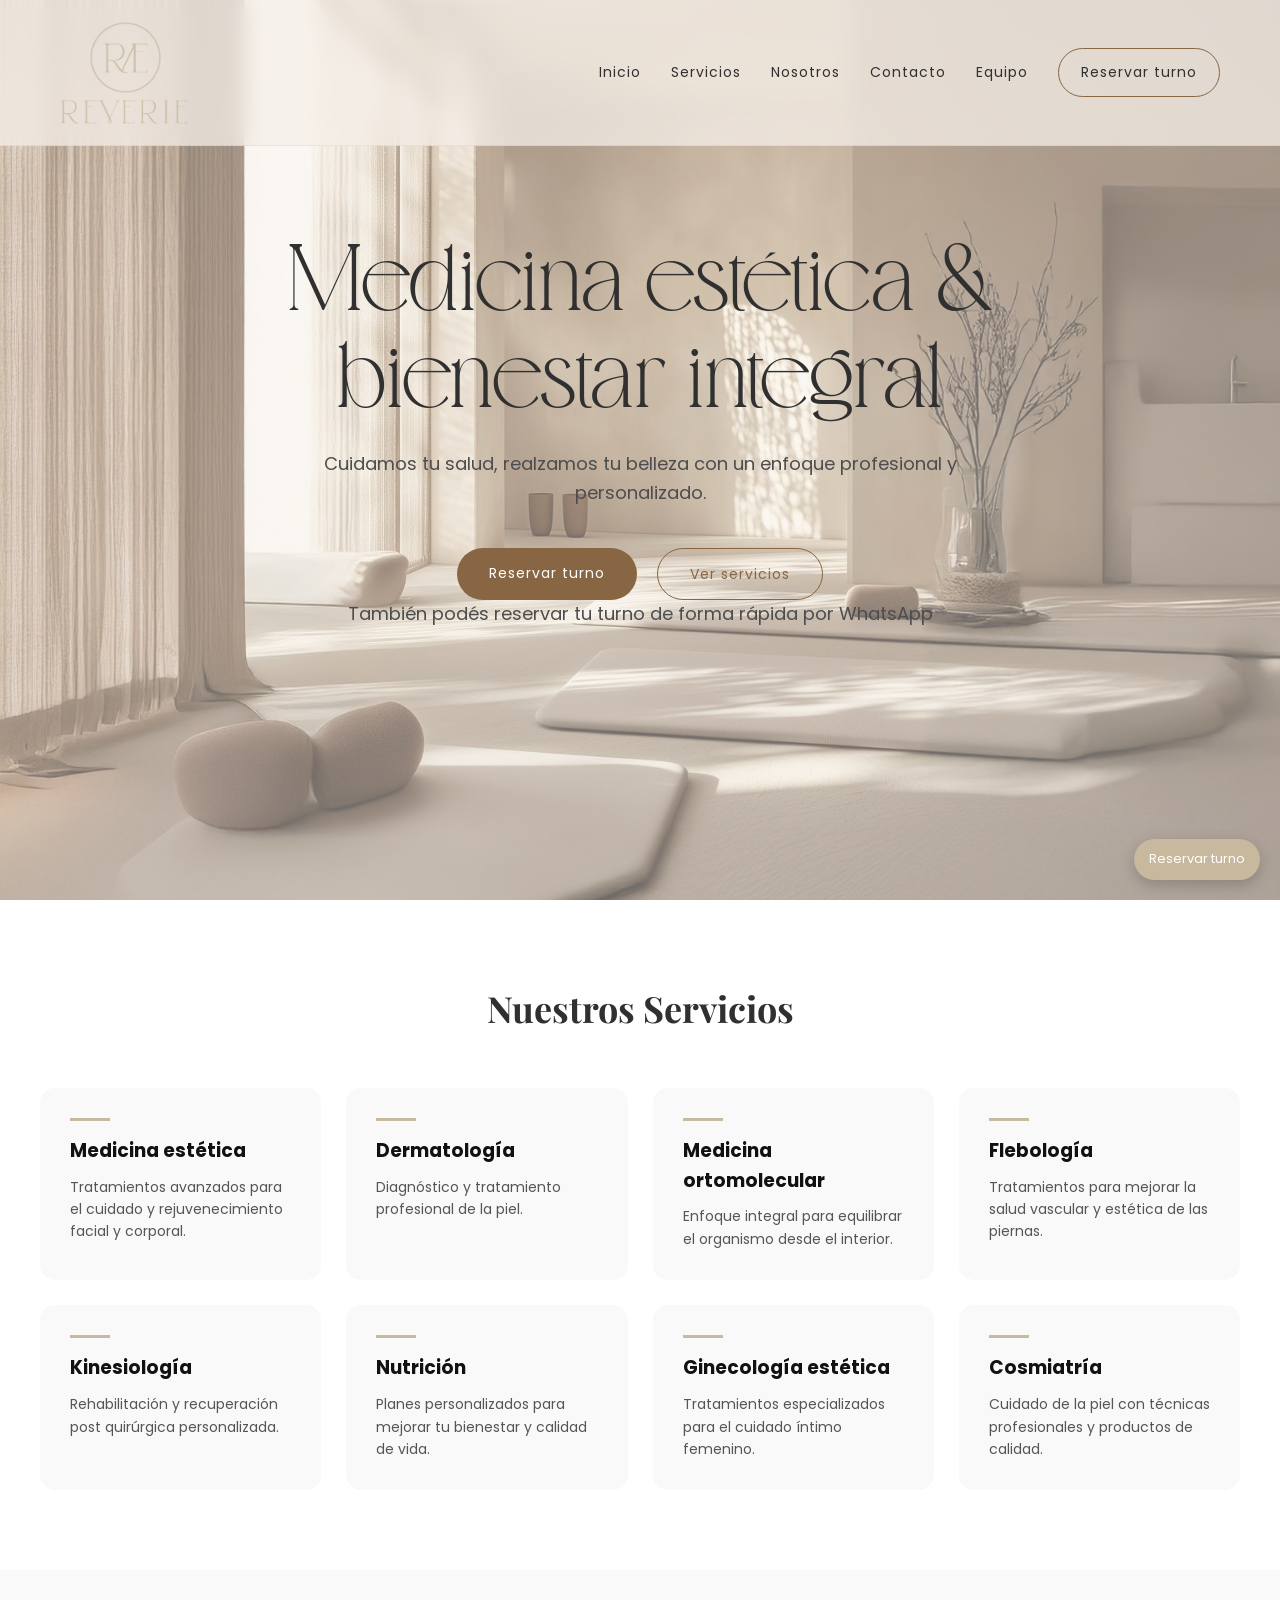
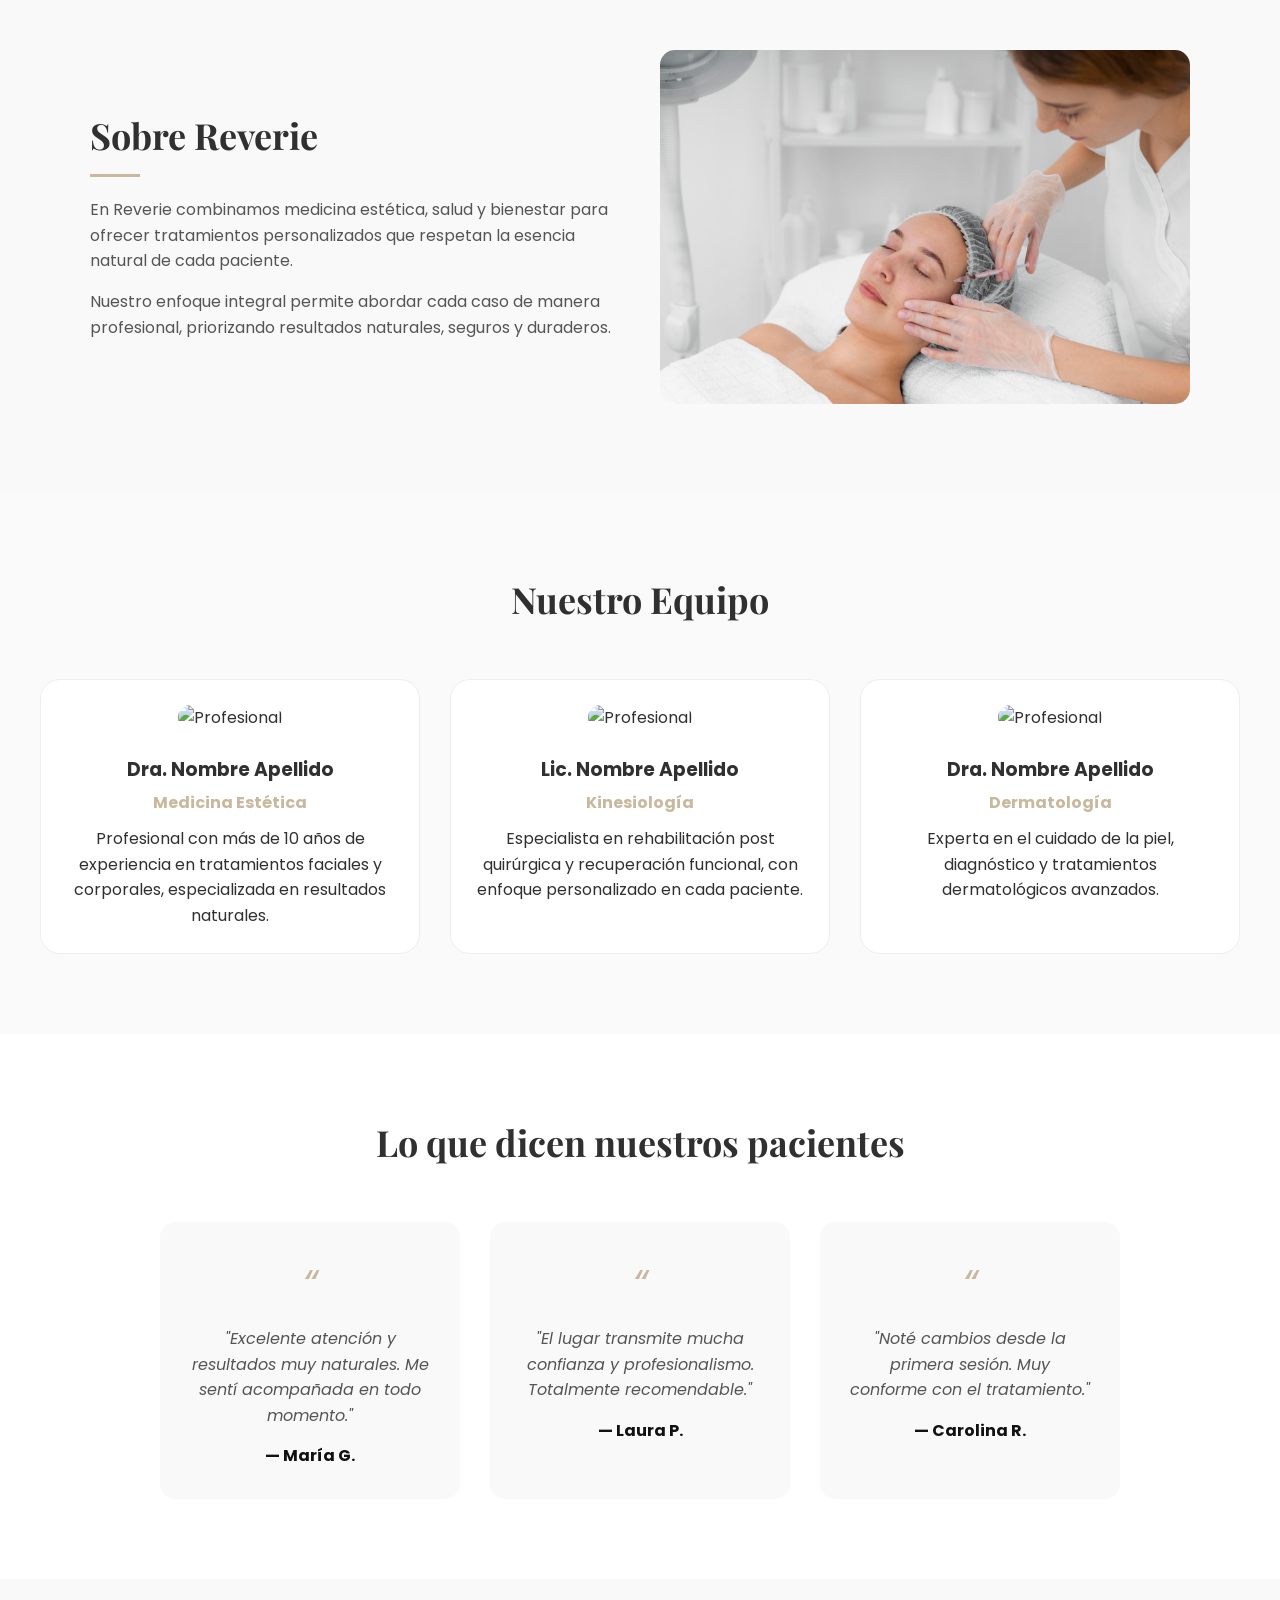
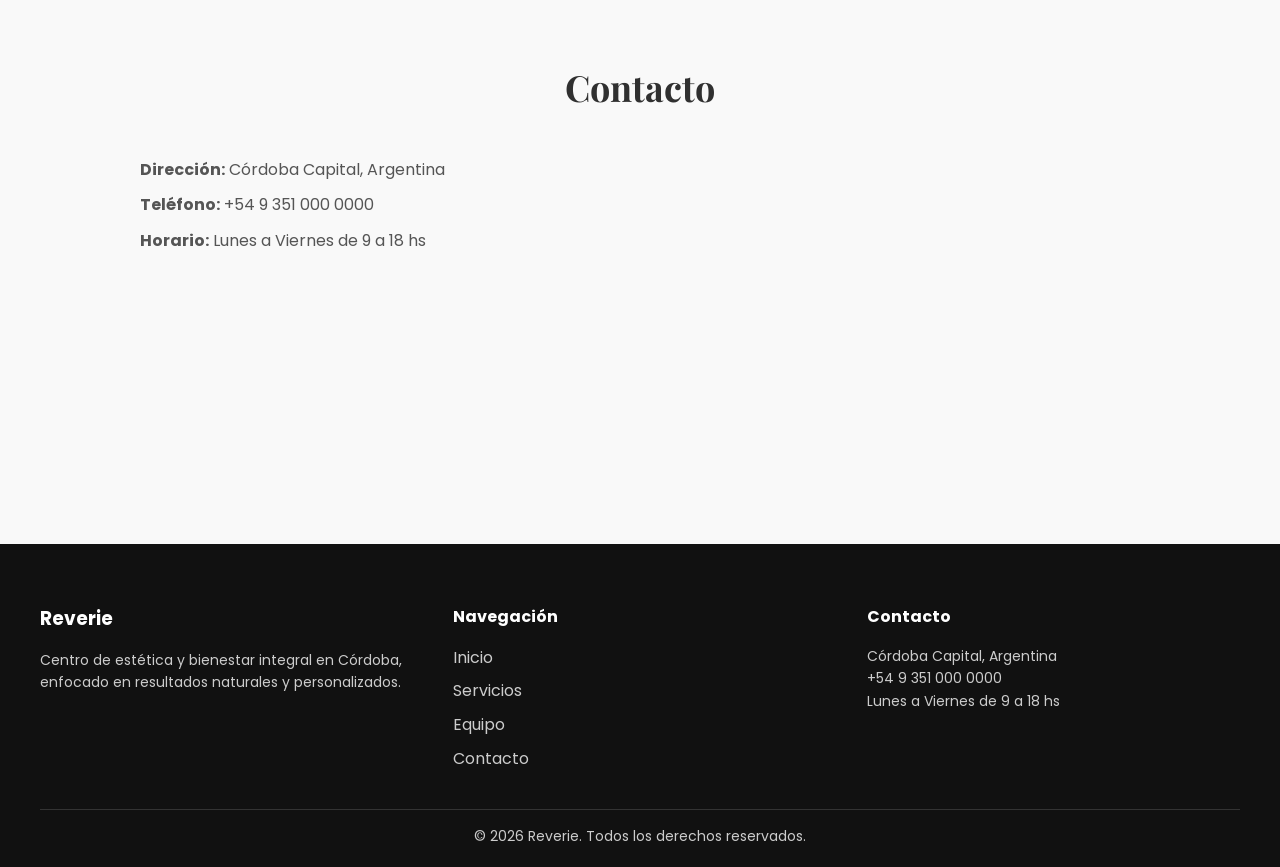
==== Reveire/index.html @ 5bd54008 "Add files via upload Rediseño premium navbar y hero" ====
<!DOCTYPE html>
<html lang="es">
<head>
  <meta charset="UTF-8">
  <title>Reverie</title>
  <link rel="stylesheet" href="assets/css/styles.css">
  <link href="https://fonts.googleapis.com/css2?family=Playfair+Display&family=Poppins&display=swap" rel="stylesheet">
  <meta name="viewport" content="width=device-width, initial-scale=1.0">
  <meta name="description" content="Centro de estética en Córdoba especializado en medicina estética, dermatología, kinesiología y bienestar integral.">
  <meta name="keywords" content="estética Córdoba, dermatología Córdoba, tratamientos faciales, kinesiología, spa Córdoba">
  <meta name="author" content="Reverie">

</head>

<body>

<header class="header">
  <div class="logo">
    <img src="assets/img/Logos/Logos_Logo-Top1.png" alt="Reverie símbolo" class="logo-top">
    <img src="assets/img/Logos/Logos_Logo-Text1.png" alt="Reverie" class="logo-text">
  </div>

  <nav class="nav">
    <a href="#">Inicio</a>
    <a href="#servicios">Servicios</a>
    <a href="#nosotros">Nosotros</a>
    <a href="#contacto">Contacto</a>
    <a href="#equipo">Equipo</a>

    <a href="https://wa.me/5493510000000?text=Hola,%20quiero%20sacar%20un%20turno%20en%20Reverie" 
       class="btn-nav" 
       target="_blank">
       Reservar turno
    </a>
  </nav>

  
</header>

<section class="hero">
  <div class="hero-content">
    <h1>Medicina estética & bienestar integral</h1>
    <p>Cuidamos tu salud, realzamos tu belleza con un enfoque profesional y personalizado.</p>
    
    <div class="hero-buttons">
      <a href="https://wa.me/5493510000000?text=Hola,%20me%20gustaría%20sacar%20un%20turno%20en%20Reverie" 
         class="btn-primary" 
         target="_blank">
         Reservar turno
      </a>

      <a href="#servicios" class="btn-secondary">Ver servicios</a>
    </div>

    <p class="whatsapp-info">
      También podés reservar tu turno de forma rápida por WhatsApp
    </p>
  </div>
</section>

<section class="services" id="servicios">
  <h2>Nuestros Servicios</h2>

  <div class="services-container">

    <div class="service-card">
      <h3>Medicina estética</h3>
      <p>Tratamientos avanzados para el cuidado y rejuvenecimiento facial y corporal.</p>
    </div>

    <div class="service-card">
      <h3>Dermatología</h3>
      <p>Diagnóstico y tratamiento profesional de la piel.</p>
    </div>

    <div class="service-card">
      <h3>Medicina ortomolecular</h3>
      <p>Enfoque integral para equilibrar el organismo desde el interior.</p>
    </div>

    <div class="service-card">
      <h3>Flebología</h3>
      <p>Tratamientos para mejorar la salud vascular y estética de las piernas.</p>
    </div>

    <div class="service-card">
      <h3>Kinesiología</h3>
      <p>Rehabilitación y recuperación post quirúrgica personalizada.</p>
    </div>

    <div class="service-card">
      <h3>Nutrición</h3>
      <p>Planes personalizados para mejorar tu bienestar y calidad de vida.</p>
    </div>

    <div class="service-card">
      <h3>Ginecología estética</h3>
      <p>Tratamientos especializados para el cuidado íntimo femenino.</p>
    </div>

    <div class="service-card">
      <h3>Cosmiatría</h3>
      <p>Cuidado de la piel con técnicas profesionales y productos de calidad.</p>
    </div>

  </div>
</section>

<section class="about" id="nosotros">
  <div class="about-container">

    <div class="about-text">
      <h2>Sobre Reverie</h2>
      <p>
        En Reverie combinamos medicina estética, salud y bienestar para ofrecer tratamientos personalizados que respetan la esencia natural de cada paciente.
      </p>
      <p>
        Nuestro enfoque integral permite abordar cada caso de manera profesional, priorizando resultados naturales, seguros y duraderos.
      </p>
    </div>

    <div class="about-image">
      <img src="assets/img/tratamientoestetico.jpg" alt="Centro estético Reverie">
    </div>

  </div>
</section>

<section class="team" id="equipo">
  <h2>Nuestro Equipo</h2>

  <div class="team-container">

    <div class="team-card">
      <img src="assets/img/profesional1.jpg" alt="Profesional">
      <h3>Dra. Nombre Apellido</h3>
      <p class="especialidad">Medicina Estética</p>
      <p>
        Profesional con más de 10 años de experiencia en tratamientos faciales y corporales, especializada en resultados naturales.
      </p>
    </div>

    <div class="team-card">
      <img src="assets/img/profesional2.jpg" alt="Profesional">
      <h3>Lic. Nombre Apellido</h3>
      <p class="especialidad">Kinesiología</p>
      <p>
        Especialista en rehabilitación post quirúrgica y recuperación funcional, con enfoque personalizado en cada paciente.
      </p>
    </div>

    <div class="team-card">
      <img src="assets/img/profesional3.jpg" alt="Profesional">
      <h3>Dra. Nombre Apellido</h3>
      <p class="especialidad">Dermatología</p>
      <p>
        Experta en el cuidado de la piel, diagnóstico y tratamientos dermatológicos avanzados.
      </p>
    </div>

  </div>
</section>

<section class="testimonials">
  <h2>Lo que dicen nuestros pacientes</h2>

  <div class="testimonials-container">

    <div class="testimonial-card">
      <p>"Excelente atención y resultados muy naturales. Me sentí acompañada en todo momento."</p>
      <h4>— María G.</h4>
    </div>

    <div class="testimonial-card">
      <p>"El lugar transmite mucha confianza y profesionalismo. Totalmente recomendable."</p>
      <h4>— Laura P.</h4>
    </div>

    <div class="testimonial-card">
      <p>"Noté cambios desde la primera sesión. Muy conforme con el tratamiento."</p>
      <h4>— Carolina R.</h4>
    </div>

  </div>
</section>

<section class="contact" id="contacto">
  <h2>Contacto</h2>

  <div class="contact-container">

    <div class="contact-info">
      <p><strong>Dirección:</strong> Córdoba Capital, Argentina</p>
      <p><strong>Teléfono:</strong> +54 9 351 000 0000</p>
      <p><strong>Horario:</strong> Lunes a Viernes de 9 a 18 hs</p>
    </div>

    <div class="contact-map">
      <iframe 
        src="https://www.google.com/maps?q=Cordoba+Argentina&output=embed"
        width="100%" 
        height="300" 
        style="border:0;" 
        loading="lazy">
      </iframe>
    </div>

  </div>
</section>

<a href="https://wa.me/5493510000000?text=Hola,%20quiero%20sacar%20un%20turno%20en%20Reverie" 
   class="whatsapp-float" 
   target="_blank">
   Reservar turno
</a>

<footer class="footer">

  <div class="footer-container">

    <div class="footer-brand">
      <h3>Reverie</h3>
      <p>Centro de estética y bienestar integral en Córdoba, enfocado en resultados naturales y personalizados.</p>
    </div>

    <div class="footer-links">
      <h4>Navegación</h4>
      <a href="#">Inicio</a>
      <a href="#servicios">Servicios</a>
      <a href="#equipo">Equipo</a>
      <a href="#contacto">Contacto</a>
    </div>

    <div class="footer-contact">
      <h4>Contacto</h4>
      <p>Córdoba Capital, Argentina</p>
      <p>+54 9 351 000 0000</p>
      <p>Lunes a Viernes de 9 a 18 hs</p>
    </div>

  </div>

  <div class="footer-bottom">
    <p>© 2026 Reverie. Todos los derechos reservados.</p>
  </div>

</footer>

</body>
</html>
---- Reveire/assets/css/styles.css ----
/* =========================
   FUENTES
========================= */

@font-face {
  font-family: 'Gemola';
  src: url('../fonts/Gemola.ttf') format('truetype');
}

@font-face {
  font-family: 'Haas';
  src: url('../fonts/Haas.ttf') format('truetype');
}

/* =========================
   VARIABLES GLOBALES
========================= */

:root {
  --bg-main: #F6EFE9;
  --bg-soft: #EDE6D9;
  --text-dark: #303030;
  --accent: #886644;
  --accent-hover: #6f5035;
  --white: #FFFFFF;
}

/* =========================
   RESET
========================= */

* {
  margin: 0;
  padding: 0;
  box-sizing: border-box;
}

html {
  scroll-behavior: smooth;
}

body {
  background-color: var(--bg-main);
  color: var(--text-dark);
  font-family: 'Haas', sans-serif;
  line-height: 1.6;
  overflow-x: hidden;
}

body {
  margin: 0;
  font-family: 'Poppins', sans-serif;
}

/* =========================
   HEADER
========================= */

.header {
  position: fixed;
  top: 0;
  width: 100%;
  padding: 20px 60px;
  display: flex;
  justify-content: space-between;
  align-items: center;
  z-index: 1000;

  background: rgba(246, 239, 233, 0.75);
  backdrop-filter: blur(10px);

  border-bottom: 1px solid rgba(0,0,0,0.05);
}

.logo {
  display: flex;
  flex-direction: column;
  align-items: center;
}

.logo-top {
  height: 75px;
}

.logo-text {
  height: 26px;
  margin-top: 4px;
}

.nav {
  display: flex;
  align-items: center;
  gap: 30px;
}

.nav a {
  text-decoration: none;
  color: var(--text-dark);
  font-size: 14px;
  letter-spacing: 1px;
  transition: 0.3s ease;
}

.nav a:hover {
  color: var(--accent);
}

.btn-nav {
  border: 1px solid var(--accent);
  padding: 12px 22px;
  border-radius: 50px;
  transition: 0.3s ease;
}

.btn-nav:hover {
  background-color: var(--accent);
  color: white !important;
}







/* =========================
   HERO
========================= */

.hero {
  position: relative;
  height: 100vh;

  display: flex;
  align-items: center;
  justify-content: center;
  text-align: center;

  background-image: url('../img/hero.jpg');
  background-size: cover;
  background-position: center;

  padding: 0 20px;
}

.hero::before {
  content: "";
  position: absolute;
  inset: 0;

  background: rgba(246, 239, 233, 0.45);
}

.hero-content {
  position: relative;
  z-index: 2;
  max-width: 900px;
}

.hero h1 {
  font-family: 'Gemola', serif;
  font-size: 88px;
  font-weight: 400;
  line-height: 1.1;

  margin-bottom: 25px;
  color: var(--text-dark);
}

.hero p {
  font-size: 18px;
  max-width: 650px;
  margin: auto;
  margin-bottom: 40px;

  color: #4d4d4d;
}

.hero-buttons {
  display: flex;
  justify-content: center;
  gap: 20px;
}

.btn-primary,
.btn-secondary {
  padding: 14px 32px;
  border-radius: 50px;
  text-decoration: none;
  transition: 0.3s ease;
  font-size: 14px;
  letter-spacing: 1px;
}

.btn-primary {
  background-color: var(--accent);
  color: white;
}

.btn-primary:hover {
  background-color: var(--accent-hover);
}

.btn-secondary {
  border: 1px solid var(--accent);
  color: var(--accent);
}

.btn-secondary:hover {
  background-color: var(--accent);
  color: white;
}



.services {
  padding: 80px 40px;
  background-color: #fff;
  text-align: center;
}

.services h2 {
  font-family: 'Playfair Display', serif;
  font-size: 36px;
  margin-bottom: 50px;
}

.services-container {
  display: grid;
  grid-template-columns: repeat(auto-fit, minmax(250px, 1fr));
  gap: 25px;
}

.service-card {
  background-color: #F9F9F9;
  padding: 30px;
  border-radius: 15px;
  transition: 0.3s;
  text-align: left;
}

.service-card h3 {
  margin-bottom: 10px;
  color: #111;
}

.service-card p {
  color: #555;
  font-size: 14px;
}

.service-card:hover {
  transform: translateY(-5px);
  box-shadow: 0 10px 25px rgba(0,0,0,0.08);
}

.service-card::before {
  content: "";
  display: block;
  width: 40px;
  height: 3px;
  background-color: #C8B89D;
  margin-bottom: 15px;
}


.about {
  padding: 80px 40px;
  background-color: #F9F9F9;
}

.about-container {
  display: flex;
  align-items: center;
  justify-content: space-between;
  gap: 40px;
  max-width: 1100px;
  margin: auto;
}

.about-text {
  flex: 1;
}

.about-text h2 {
  font-family: 'Playfair Display', serif;
  font-size: 36px;
  margin-bottom: 20px;
}

.about-text p {
  color: #555;
  margin-bottom: 15px;
  line-height: 1.6;
}

.about-image {
  flex: 1;
}

.about-image img {
  width: 100%;
  border-radius: 15px;
}

.about-text h2::after {
  content: "";
  display: block;
  width: 50px;
  height: 3px;
  background-color: #C8B89D;
  margin-top: 10px;
}






.team {
  padding: 80px 40px;
  background-color: #FAFAFA;
  text-align: center;
}

.team h2 {
  font-family: 'Playfair Display', serif;
  font-size: 36px;
  margin-bottom: 50px;
}

.team-container {
  display: grid;
  grid-template-columns: repeat(auto-fit, minmax(250px, 1fr));
  gap: 30px;
}

.team-card {
  background: white;
  border-radius: 20px;
  padding: 25px;
  transition: 0.3s;
  border: 1px solid #eee;
}

.team-card:hover {
  transform: translateY(-8px);
  box-shadow: 0 15px 30px rgba(0,0,0,0.08);
}

.team-card img {
  width: 100%;
  height: 250px;
  object-fit: cover;
  border-radius: 15px;
  margin-bottom: 15px;
}

.team-card h3 {
  margin: 10px 0 5px;
}

.especialidad {
  color: #C8B89D;
  font-weight: bold;
  margin-bottom: 10px;
}



.testimonials {
  padding: 80px 40px;
  background-color: #fff;
  text-align: center;
}

.testimonials h2 {
  font-family: 'Playfair Display', serif;
  font-size: 36px;
  margin-bottom: 50px;
}

.testimonials-container {
  display: flex;
  justify-content: center;
  gap: 30px;
  flex-wrap: wrap;
}

.testimonial-card {
  background-color: #F9F9F9;
  padding: 30px;
  border-radius: 15px;
  max-width: 300px;
  font-style: italic;
  color: #555;
  transition: 0.3s;
}

.testimonial-card h4 {
  margin-top: 15px;
  font-style: normal;
  color: #111;
}

.testimonial-card:hover {
  transform: translateY(-5px);
  box-shadow: 0 10px 25px rgba(0,0,0,0.08);
}

.testimonial-card::before {
  content: "“";
  font-size: 40px;
  color: #C8B89D;
  display: block;
  margin-bottom: 10px;
}





.contact {
  padding: 80px 40px;
  background-color: #F9F9F9;
  text-align: center;
}

.contact h2 {
  font-family: 'Playfair Display', serif;
  font-size: 36px;
  margin-bottom: 40px;
}

.contact-container {
  display: flex;
  justify-content: space-between;
  gap: 40px;
  max-width: 1000px;
  margin: auto;
  flex-wrap: wrap;
}

.contact-info {
  flex: 1;
  text-align: left;
  color: #555;
}

.contact-info p {
  margin-bottom: 10px;
}

.contact-map {
  flex: 1;
}





.whatsapp-float {
  position: fixed;
  bottom: 20px;
  right: 20px;
  background-color: #C8B89D;
  color: white;
  padding: 12px 18px;
  border-radius: 30px;
  text-decoration: none;
  font-size: 14px;
  box-shadow: 0 5px 15px rgba(0,0,0,0.2);
  transition: 0.3s;
}

.whatsapp-float:hover {
  background-color: #b2a487;
}



.login {
  height: 100vh;
  display: flex;
  justify-content: center;
  align-items: center;
  background-color: #F5F5F5;
}

.login-container {
  background: white;
  padding: 40px;
  border-radius: 15px;
  width: 300px;
  text-align: center;
  box-shadow: 0 10px 25px rgba(0,0,0,0.1);
}

.login-container h2 {
  font-family: 'Playfair Display', serif;
  margin-bottom: 20px;
}

.login-container input {
  width: 100%;
  padding: 10px;
  margin-bottom: 15px;
  border: 1px solid #ddd;
  border-radius: 8px;
}

.login-container button {
  width: 100%;
  padding: 10px;
  background-color: #C8B89D;
  color: white;
  border: none;
  border-radius: 25px;
  cursor: pointer;
}

.login-container button:hover {
  background-color: #b2a487;
}




@media (max-width: 768px) {
  .header {
    flex-direction: column;
    padding: 15px;
  }

  .nav {
    display: flex;
    flex-direction: column;
    gap: 10px;
    margin-top: 10px;
  }

  .nav a {
    margin: 0;
  }
}

@media (max-width: 768px) {
  .hero {
    height: auto;
    padding: 60px 20px;
  }

  .hero h1 {
    font-size: 28px;
  }

  .hero p {
    font-size: 16px;
  }

  .hero-buttons {
    flex-direction: column;
  }

  .btn-primary,
  .btn-secondary {
    width: 100%;
  }
}

@media (max-width: 768px) {
  .services {
    padding: 60px 20px;
  }
}

@media (max-width: 768px) {
  .about-container {
    flex-direction: column;
    text-align: center;
  }

  .about-text {
    text-align: center;
  }
}

@media (max-width: 768px) {
  .contact-container {
    flex-direction: column;
  }

  .contact-info {
    text-align: center;
  }
}

.whatsapp-float {
  font-size: 13px;
  padding: 10px 15px;
}





.footer {
  background-color: #111;
  color: #fff;
  padding: 60px 40px 20px;
}

.footer-container {
  display: grid;
  grid-template-columns: repeat(auto-fit, minmax(200px, 1fr));
  gap: 40px;
  margin-bottom: 30px;
}

.footer h3, .footer h4 {
  margin-bottom: 15px;
}

.footer p {
  color: #ccc;
  font-size: 14px;
  line-height: 1.6;
}

.footer-links a {
  display: block;
  text-decoration: none;
  color: #ccc;
  margin-bottom: 8px;
  transition: 0.3s;
}

.footer-links a:hover {
  color: #C8B89D;
}

.footer-bottom {
  border-top: 1px solid #333;
  text-align: center;
  padding-top: 15px;
  font-size: 13px;
  color: #777;
}
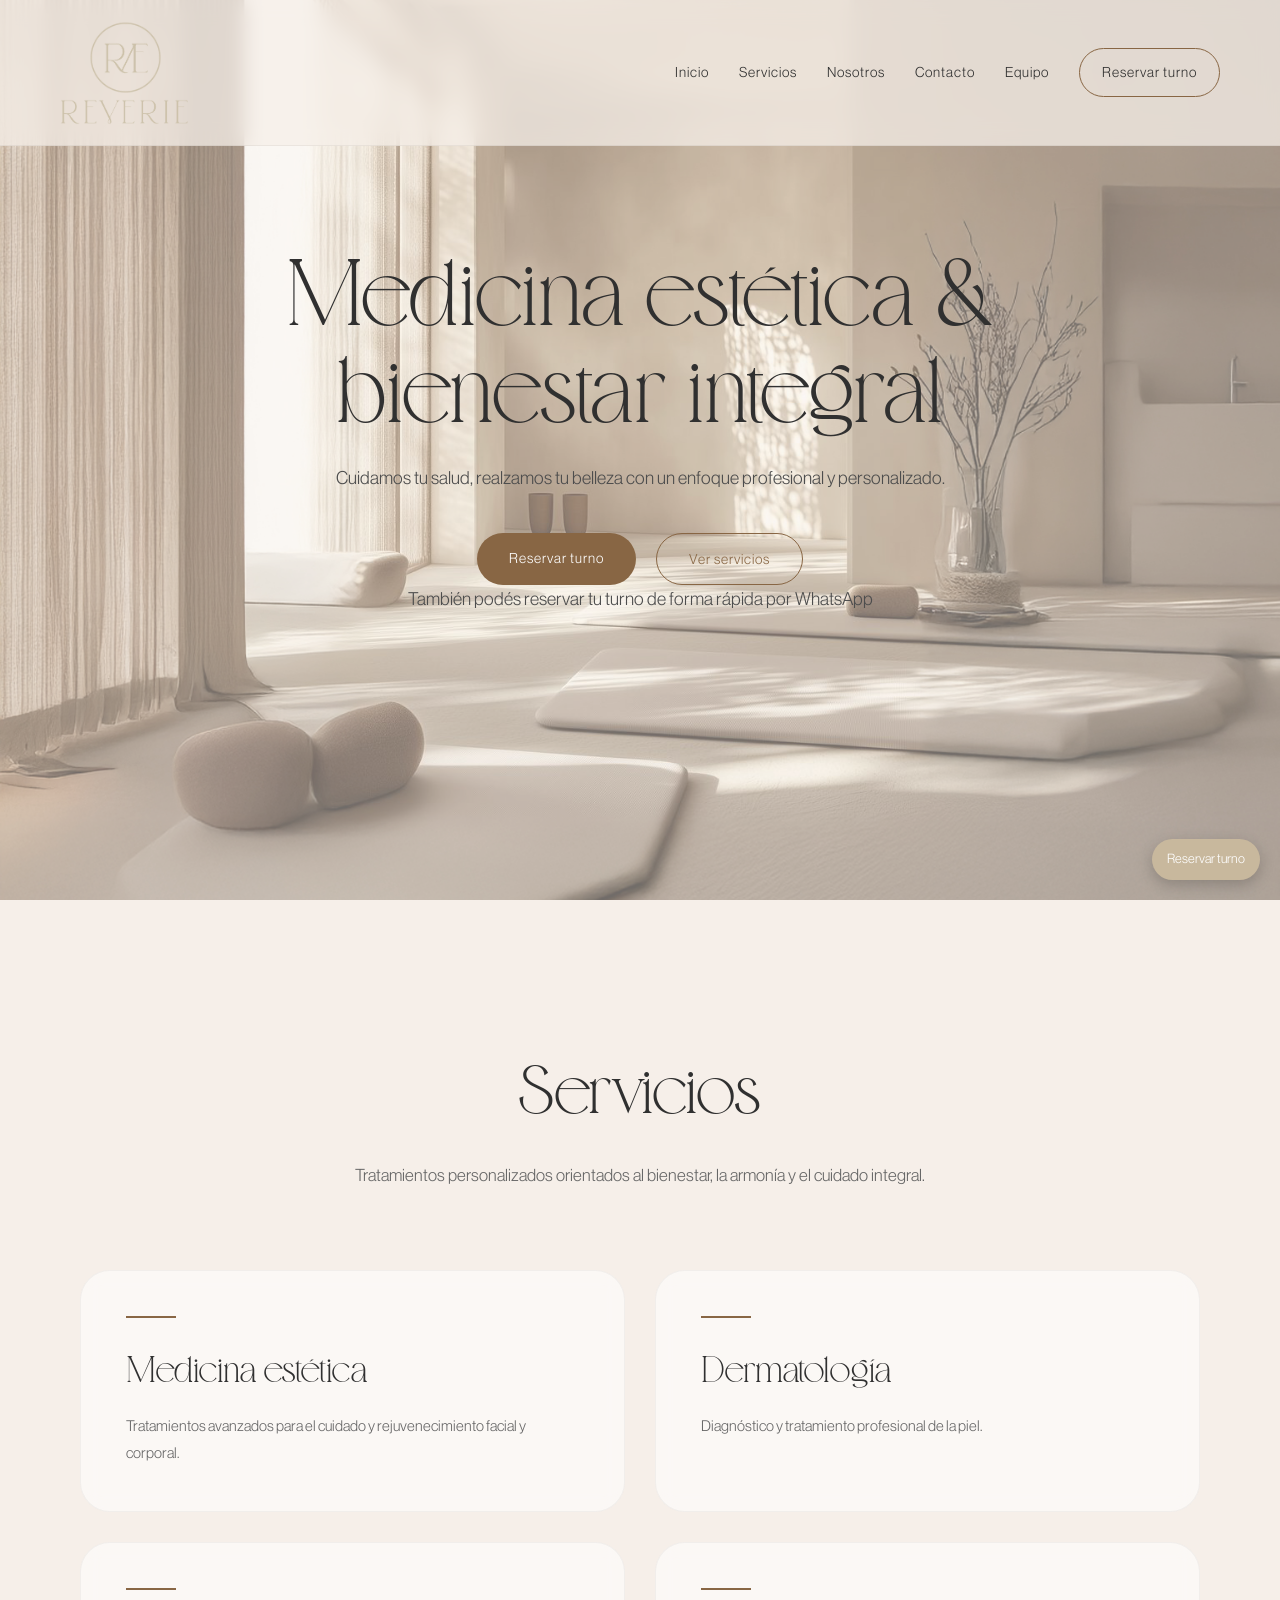
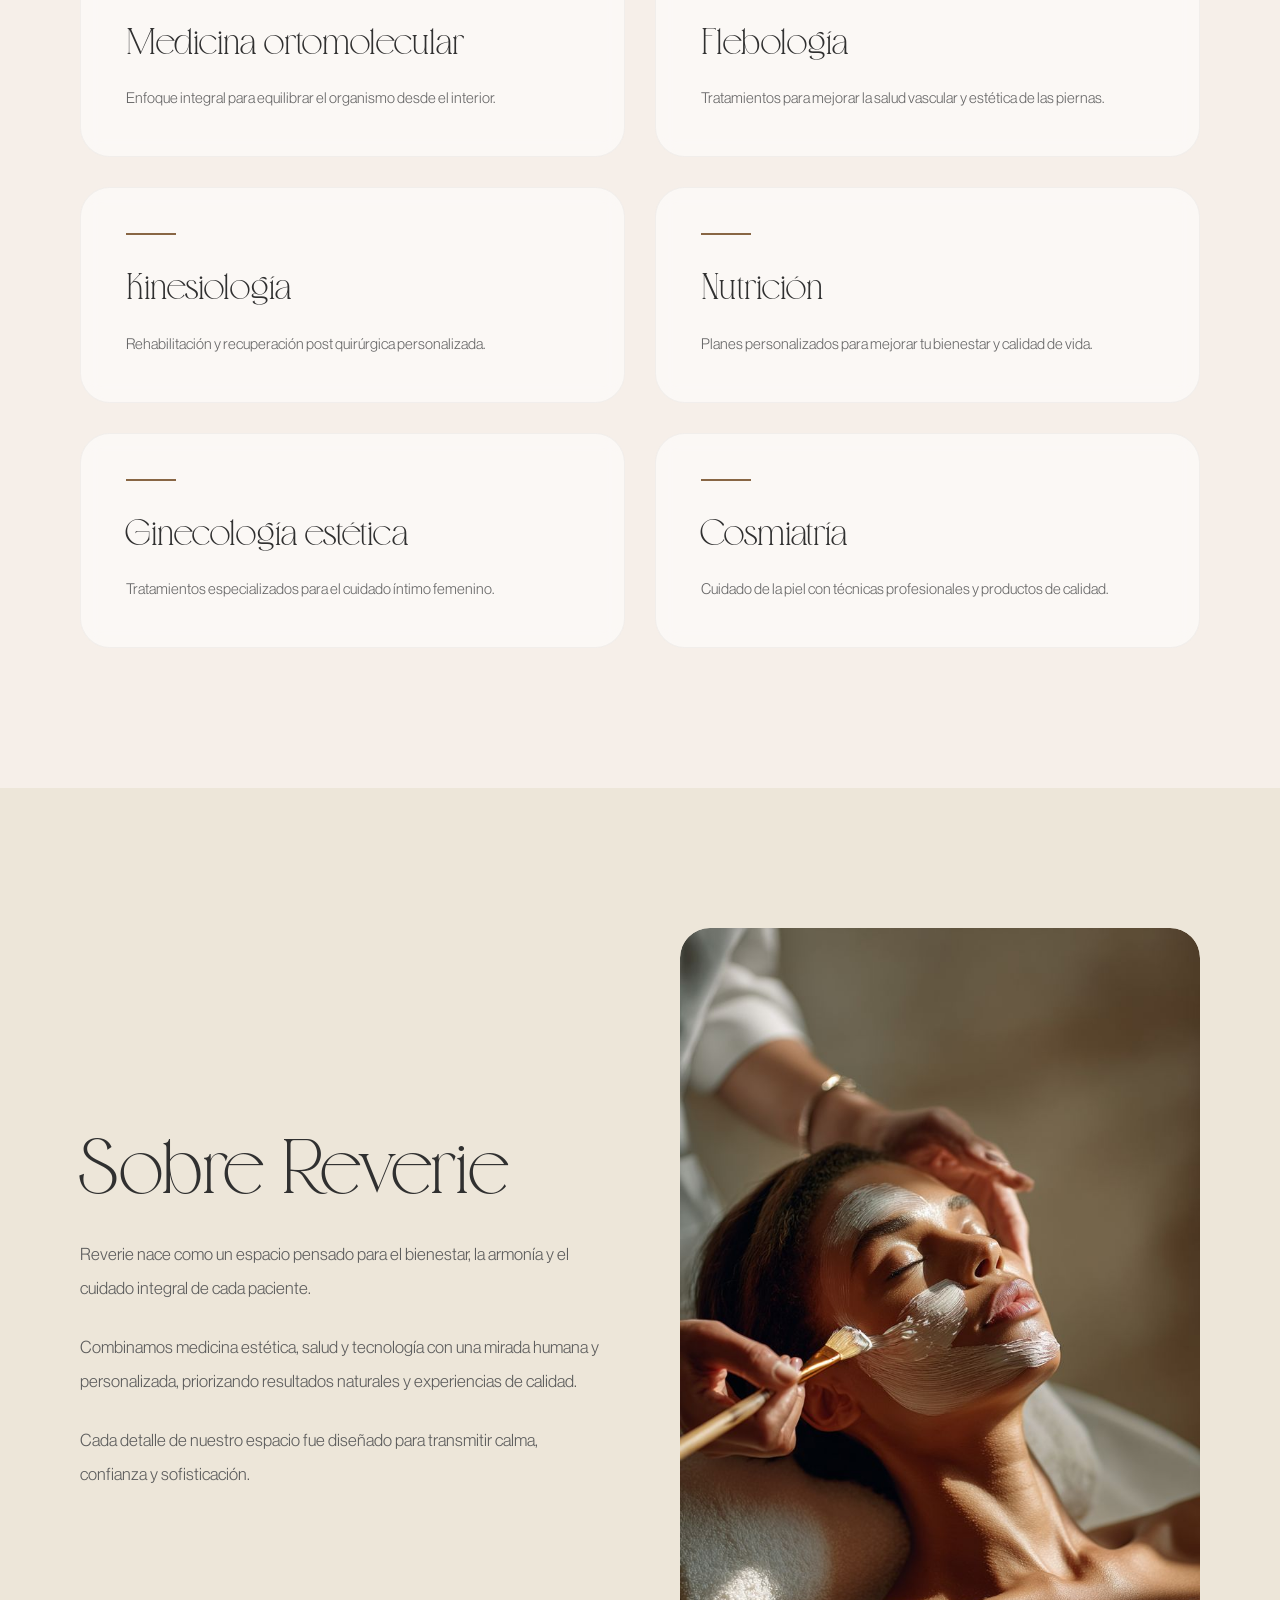
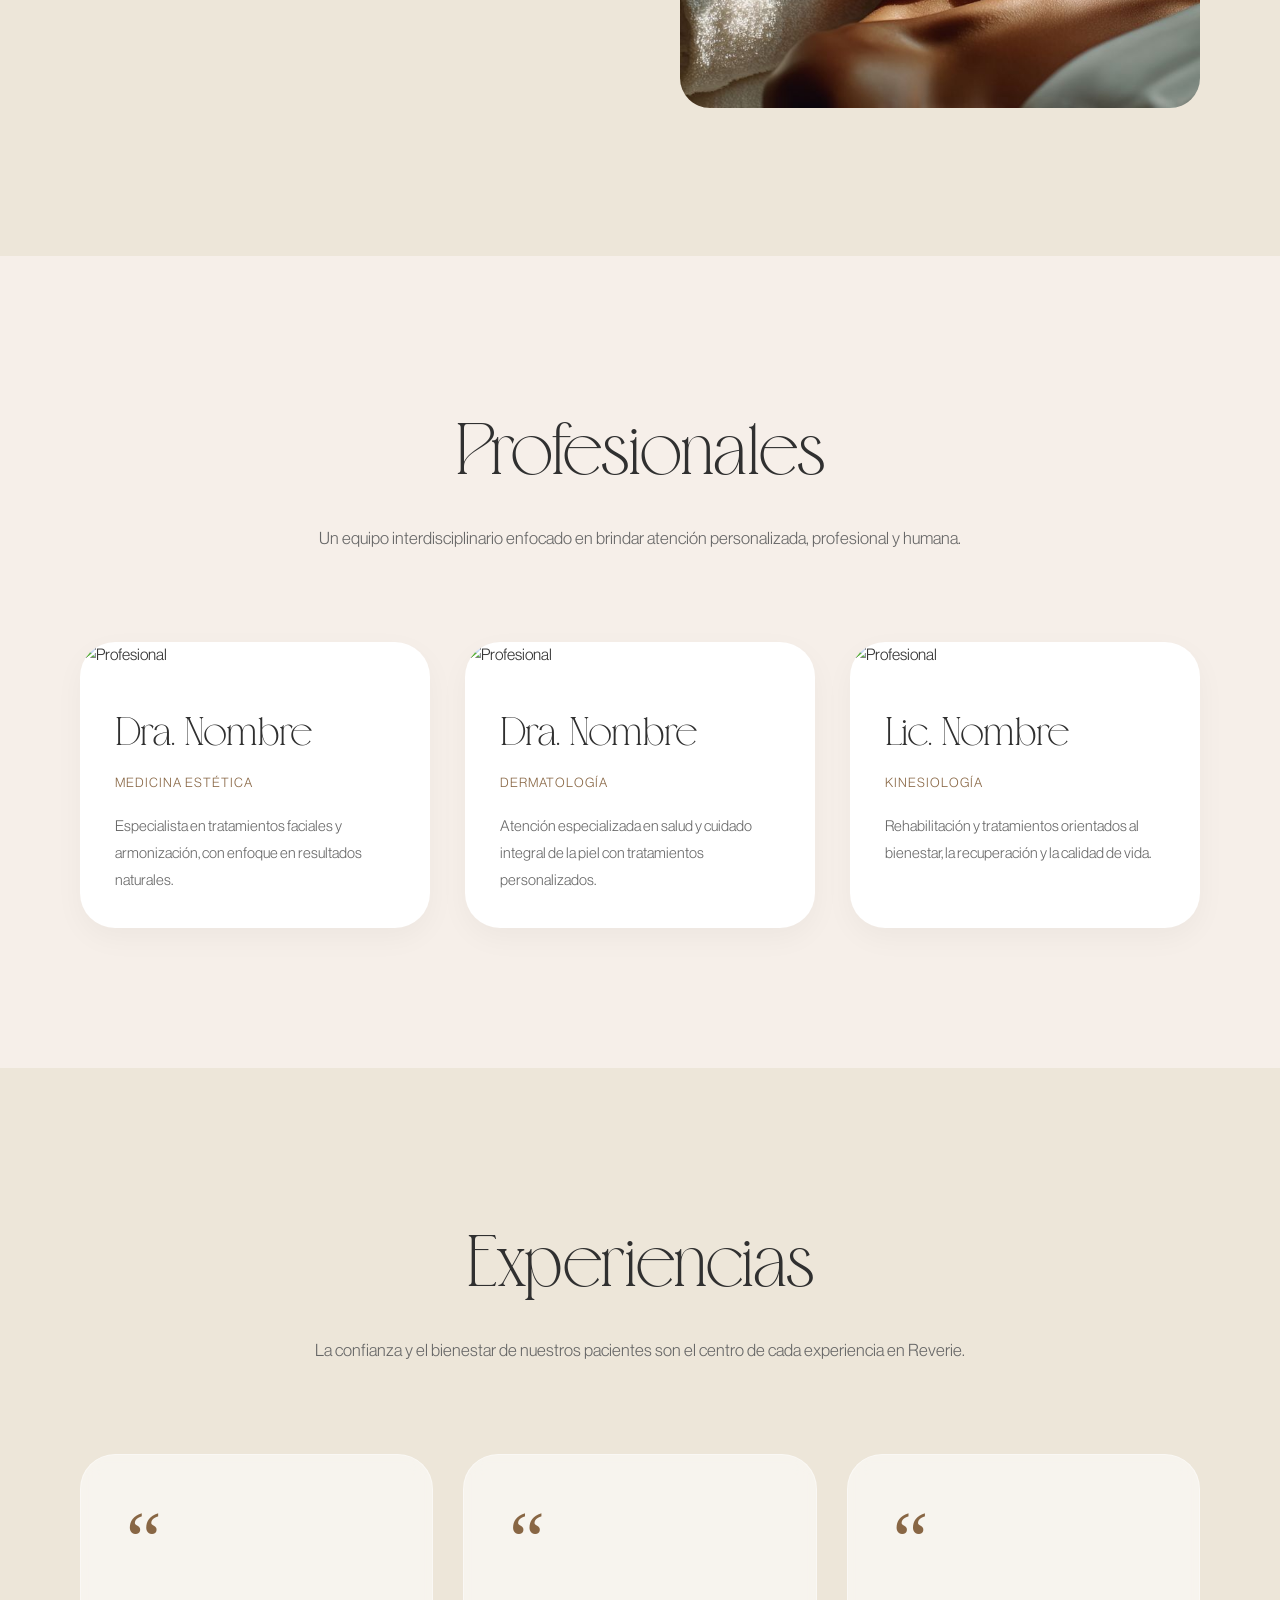
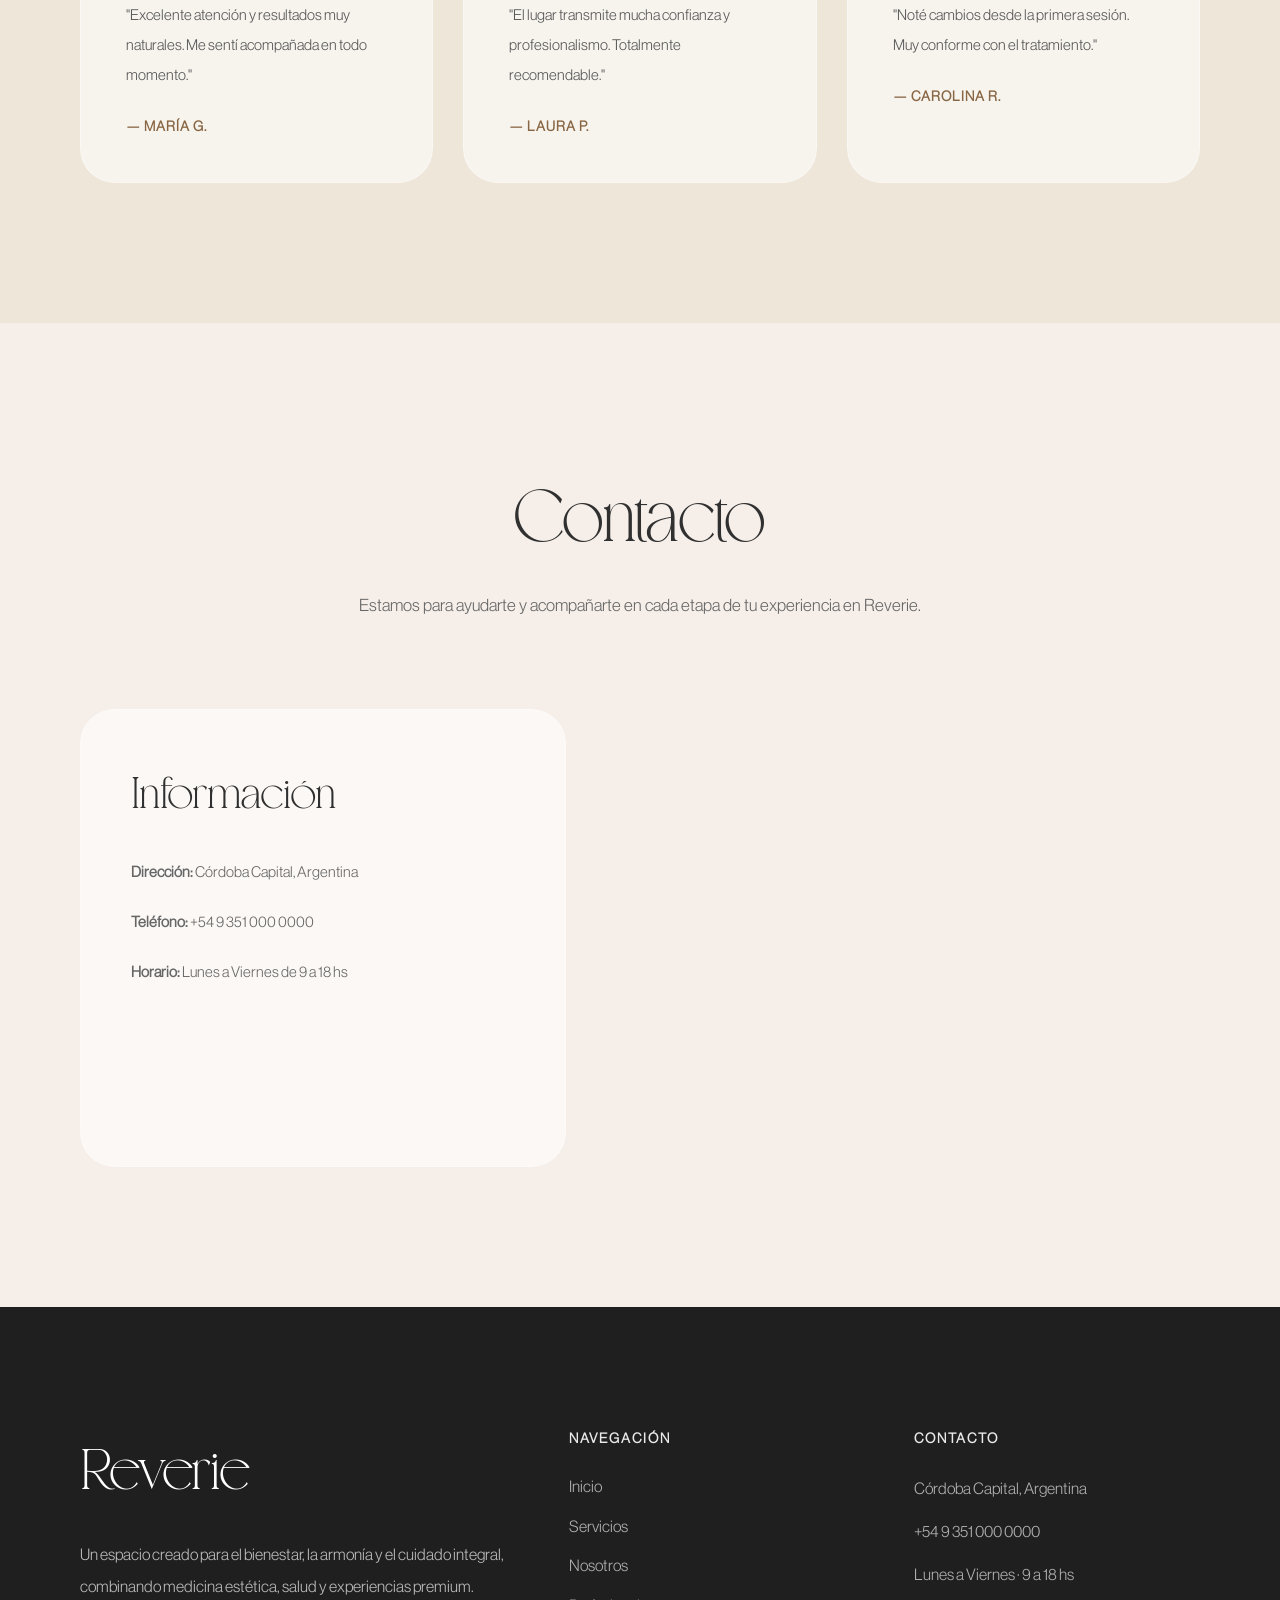
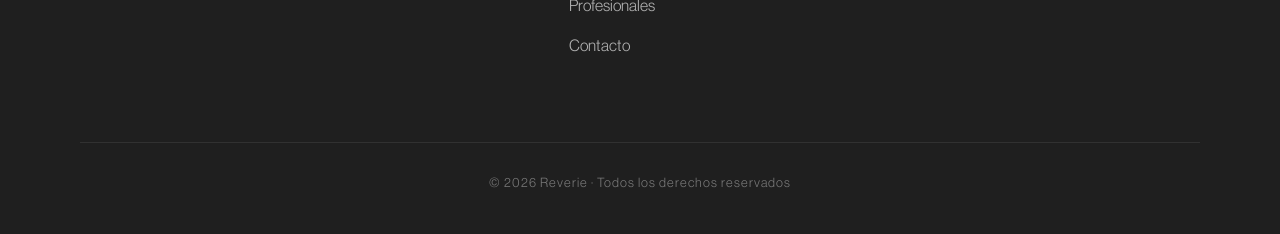
==== commit 18ff255a: "Mas Cambios" ====
--- a/Reveire/index.html
+++ b/Reveire/index.html
@@ -20,6 +20,9 @@
     <img src="assets/img/Logos/Logos_Logo-Text1.png" alt="Reverie" class="logo-text">
   </div>
 
+ <div class="menu-toggle" id="menu-toggle">
+  ☰
+</div> 
   <nav class="nav">
     <a href="#">Inicio</a>
     <a href="#servicios">Servicios</a>
@@ -58,8 +61,16 @@
   </div>
 </section>
 
-<section class="services" id="servicios">
-  <h2>Nuestros Servicios</h2>
+<section class="services hidden" id="servicios">
+
+  <div class="services-header">
+    <h2>Servicios</h2>
+
+    <p>
+      Tratamientos personalizados orientados al bienestar,
+      la armonía y el cuidado integral.
+    </p>
+  </div>
 
   <div class="services-container">
 
@@ -106,63 +117,129 @@
   </div>
 </section>
 
-<section class="about" id="nosotros">
+<section class="about hidden" id="nosotros">
   <div class="about-container">
 
     <div class="about-text">
       <h2>Sobre Reverie</h2>
+
       <p>
-        En Reverie combinamos medicina estética, salud y bienestar para ofrecer tratamientos personalizados que respetan la esencia natural de cada paciente.
+        Reverie nace como un espacio pensado para el bienestar,
+        la armonía y el cuidado integral de cada paciente.
       </p>
+
       <p>
-        Nuestro enfoque integral permite abordar cada caso de manera profesional, priorizando resultados naturales, seguros y duraderos.
+        Combinamos medicina estética, salud y tecnología con una
+        mirada humana y personalizada, priorizando resultados
+        naturales y experiencias de calidad.
       </p>
+
+      <p>
+        Cada detalle de nuestro espacio fue diseñado para transmitir
+        calma, confianza y sofisticación.
+      </p>
     </div>
 
     <div class="about-image">
-      <img src="assets/img/tratamientoestetico.jpg" alt="Centro estético Reverie">
-    </div>
-
-  </div>
-</section>
-
-<section class="team" id="equipo">
-  <h2>Nuestro Equipo</h2>
+      <img src="assets/img/tratamientoesteticoreal.jpg" alt="Centro estético Reverie">
+    </div>
+
+  </div>
+</section>
+
+<section class="team hidden" id="equipo">
+
+  <div class="team-header">
+    <h2>Profesionales</h2>
+
+    <p>
+      Un equipo interdisciplinario enfocado en brindar
+      atención personalizada, profesional y humana.
+    </p>
+  </div>
 
   <div class="team-container">
 
+    <!-- PROFESIONAL 1 -->
     <div class="team-card">
+
       <img src="assets/img/profesional1.jpg" alt="Profesional">
-      <h3>Dra. Nombre Apellido</h3>
-      <p class="especialidad">Medicina Estética</p>
-      <p>
-        Profesional con más de 10 años de experiencia en tratamientos faciales y corporales, especializada en resultados naturales.
-      </p>
-    </div>
-
+
+      <div class="team-info">
+
+        <h3>Dra. Nombre</h3>
+
+        <div class="especialidad">
+          Medicina estética
+        </div>
+
+        <p>
+          Especialista en tratamientos faciales y armonización,
+          con enfoque en resultados naturales.
+        </p>
+
+      </div>
+
+    </div>
+
+    <!-- PROFESIONAL 2 -->
     <div class="team-card">
+
       <img src="assets/img/profesional2.jpg" alt="Profesional">
-      <h3>Lic. Nombre Apellido</h3>
-      <p class="especialidad">Kinesiología</p>
-      <p>
-        Especialista en rehabilitación post quirúrgica y recuperación funcional, con enfoque personalizado en cada paciente.
-      </p>
-    </div>
-
+
+      <div class="team-info">
+
+        <h3>Dra. Nombre</h3>
+
+        <div class="especialidad">
+          Dermatología
+        </div>
+
+        <p>
+          Atención especializada en salud y cuidado integral
+          de la piel con tratamientos personalizados.
+        </p>
+
+      </div>
+
+    </div>
+
+    <!-- PROFESIONAL 3 -->
     <div class="team-card">
+
       <img src="assets/img/profesional3.jpg" alt="Profesional">
-      <h3>Dra. Nombre Apellido</h3>
-      <p class="especialidad">Dermatología</p>
-      <p>
-        Experta en el cuidado de la piel, diagnóstico y tratamientos dermatológicos avanzados.
-      </p>
-    </div>
-
-  </div>
-</section>
-
-<section class="testimonials">
-  <h2>Lo que dicen nuestros pacientes</h2>
+
+      <div class="team-info">
+
+        <h3>Lic. Nombre</h3>
+
+        <div class="especialidad">
+          Kinesiología
+        </div>
+
+        <p>
+          Rehabilitación y tratamientos orientados al bienestar,
+          la recuperación y la calidad de vida.
+        </p>
+
+      </div>
+
+    </div>
+
+  </div>
+
+</section>
+<section class="testimonials hidden">
+  <div class="testimonials-header">
+
+  <h2>Experiencias</h2>
+
+  <p>
+    La confianza y el bienestar de nuestros pacientes
+    son el centro de cada experiencia en Reverie.
+  </p>
+
+</div>
 
   <div class="testimonials-container">
 
@@ -184,12 +261,22 @@
   </div>
 </section>
 
-<section class="contact" id="contacto">
+<section class="contact hidden" id="contacto">
+  <div class="contact-header">
+
   <h2>Contacto</h2>
 
+  <p>
+    Estamos para ayudarte y acompañarte en cada etapa
+    de tu experiencia en Reverie.
+  </p>
+
+</div>
+
   <div class="contact-container">
 
     <div class="contact-info">
+      <h3>Información</h3>
       <p><strong>Dirección:</strong> Córdoba Capital, Argentina</p>
       <p><strong>Teléfono:</strong> +54 9 351 000 0000</p>
       <p><strong>Horario:</strong> Lunes a Viernes de 9 a 18 hs</p>
@@ -219,32 +306,53 @@
   <div class="footer-container">
 
     <div class="footer-brand">
+
       <h3>Reverie</h3>
-      <p>Centro de estética y bienestar integral en Córdoba, enfocado en resultados naturales y personalizados.</p>
+
+      <p>
+        Un espacio creado para el bienestar, la armonía
+        y el cuidado integral, combinando medicina estética,
+        salud y experiencias premium.
+      </p>
+
     </div>
 
     <div class="footer-links">
+
       <h4>Navegación</h4>
+
       <a href="#">Inicio</a>
       <a href="#servicios">Servicios</a>
-      <a href="#equipo">Equipo</a>
+      <a href="#nosotros">Nosotros</a>
+      <a href="#equipo">Profesionales</a>
       <a href="#contacto">Contacto</a>
+
     </div>
 
     <div class="footer-contact">
+
       <h4>Contacto</h4>
+
       <p>Córdoba Capital, Argentina</p>
+
       <p>+54 9 351 000 0000</p>
-      <p>Lunes a Viernes de 9 a 18 hs</p>
+
+      <p>Lunes a Viernes · 9 a 18 hs</p>
+
     </div>
 
   </div>
 
   <div class="footer-bottom">
-    <p>© 2026 Reverie. Todos los derechos reservados.</p>
+
+    <p>
+      © 2026 Reverie · Todos los derechos reservados
+    </p>
+
   </div>
 
 </footer>
 
+<script src="assets/js/script.js"></script>
 </body>
 </html>
--- a/Reveire/assets/css/styles.css
+++ b/Reveire/assets/css/styles.css
@@ -33,6 +33,11 @@
   margin: 0;
   padding: 0;
   box-sizing: border-box;
+
+  transition:
+    background-color 0.3s ease,
+    color 0.3s ease,
+    border-color 0.3s ease;
 }
 
 html {
@@ -47,10 +52,6 @@
   overflow-x: hidden;
 }
 
-body {
-  margin: 0;
-  font-family: 'Poppins', sans-serif;
-}
 
 /* =========================
    HEADER
@@ -70,6 +71,17 @@
   backdrop-filter: blur(10px);
 
   border-bottom: 1px solid rgba(0,0,0,0.05);
+  transition: all 0.4s ease;
+}
+
+/* HEADER SCROLL */
+
+.header.scrolled {
+  padding: 14px 60px;
+
+  background: rgba(246, 239, 233, 0.95);
+
+  box-shadow: 0 5px 20px rgba(0,0,0,0.05);
 }
 
 .logo {
@@ -213,248 +225,459 @@
 
 
 
+/* =========================
+   SERVICES
+========================= */
+
 .services {
-  padding: 80px 40px;
-  background-color: #fff;
+  padding: 140px 80px;
+  background-color: var(--bg-main);
+}
+
+.services-header {
   text-align: center;
-}
-
-.services h2 {
-  font-family: 'Playfair Display', serif;
-  font-size: 36px;
-  margin-bottom: 50px;
+  max-width: 700px;
+  margin: auto;
+  margin-bottom: 80px;
+}
+
+.services-header h2 {
+  font-family: 'Gemola', serif;
+  font-size: 64px;
+  font-weight: 400;
+
+  margin-bottom: 20px;
+}
+
+.services-header p {
+  color: #666;
+  font-size: 17px;
 }
 
 .services-container {
   display: grid;
-  grid-template-columns: repeat(auto-fit, minmax(250px, 1fr));
-  gap: 25px;
+  grid-template-columns: repeat(2, 1fr);
+  gap: 30px;
 }
 
 .service-card {
-  background-color: #F9F9F9;
-  padding: 30px;
-  border-radius: 15px;
-  transition: 0.3s;
-  text-align: left;
-}
-
-.service-card h3 {
-  margin-bottom: 10px;
-  color: #111;
-}
-
-.service-card p {
-  color: #555;
-  font-size: 14px;
+  background-color: rgba(255,255,255,0.55);
+
+  padding: 45px;
+
+  border-radius: 30px;
+
+  backdrop-filter: blur(10px);
+
+  transition: 0.4s ease;
+
+  border: 1px solid rgba(255,255,255,0.4);
+
+  border: 1px solid rgba(0,0,0,0.04);
+
+overflow: hidden;
 }
 
 .service-card:hover {
-  transform: translateY(-5px);
-  box-shadow: 0 10px 25px rgba(0,0,0,0.08);
+  transform: translateY(-10px);
+
+  box-shadow:
+    0 20px 40px rgba(0,0,0,0.06);
 }
 
 .service-card::before {
   content: "";
+
   display: block;
-  width: 40px;
-  height: 3px;
-  background-color: #C8B89D;
+
+  width: 50px;
+  height: 2px;
+
+  background-color: var(--accent);
+
+  margin-bottom: 25px;
+}
+
+.service-card h3 {
+  font-family: 'Gemola', serif;
+
+  font-size: 34px;
+  font-weight: 400;
+
   margin-bottom: 15px;
 }
 
+.service-card p {
+  color: #666;
+  font-size: 15px;
+  line-height: 1.8;
+}
+
+/* =========================
+   ABOUT
+========================= */
 
 .about {
-  padding: 80px 40px;
-  background-color: #F9F9F9;
+  padding: 140px 80px;
+
+  background-color: var(--bg-soft);
 }
 
 .about-container {
-  display: flex;
+  display: grid;
+  grid-template-columns: 1fr 1fr;
+
   align-items: center;
-  justify-content: space-between;
-  gap: 40px;
-  max-width: 1100px;
+  gap: 80px;
+
+  max-width: 1400px;
   margin: auto;
 }
 
-.about-text {
-  flex: 1;
-}
-
-.about-text h2 {
-  font-family: 'Playfair Display', serif;
-  font-size: 36px;
-  margin-bottom: 20px;
-}
-
-.about-text p {
-  color: #555;
-  margin-bottom: 15px;
-  line-height: 1.6;
-}
-
 .about-image {
-  flex: 1;
+  overflow: hidden;
+
+  border-radius: 30px;
 }
 
 .about-image img {
   width: 100%;
-  border-radius: 15px;
+
+  border-radius: 30px;
+
+  transition: transform 0.7s ease;
+}
+
+.about-image:hover img {
+  transform: scale(1.05);
+}
+
+.about-text h2 {
+  font-family: 'Gemola', serif;
+
+  font-size: 72px;
+  font-weight: 400;
+
+  margin-bottom: 30px;
+
+  line-height: 1.1;
+}
+
+.about-text p {
+  font-size: 17px;
+  line-height: 2;
+
+  color: #5c5c5c;
+
+  margin-bottom: 25px;
 }
 
 .about-text h2::after {
-  content: "";
-  display: block;
-  width: 50px;
-  height: 3px;
-  background-color: #C8B89D;
-  margin-top: 10px;
-}
-
-
-
-
-
+  display: none;
+}
+
+
+
+/* =========================
+   TEAM
+========================= */
 
 .team {
-  padding: 80px 40px;
-  background-color: #FAFAFA;
+  padding: 140px 80px;
+
+  background-color: var(--bg-main);
+}
+
+.team-header {
   text-align: center;
-}
-
-.team h2 {
-  font-family: 'Playfair Display', serif;
-  font-size: 36px;
-  margin-bottom: 50px;
+
+  max-width: 750px;
+
+  margin: auto;
+  margin-bottom: 90px;
+}
+
+.team-header h2 {
+  font-family: 'Gemola', serif;
+
+  font-size: 68px;
+  font-weight: 400;
+
+  margin-bottom: 20px;
+}
+
+.team-header p {
+  color: #666;
+
+  font-size: 17px;
 }
 
 .team-container {
   display: grid;
-  grid-template-columns: repeat(auto-fit, minmax(250px, 1fr));
-  gap: 30px;
+
+  grid-template-columns: repeat(3, 1fr);
+
+  gap: 35px;
 }
 
 .team-card {
-  background: white;
-  border-radius: 20px;
-  padding: 25px;
-  transition: 0.3s;
-  border: 1px solid #eee;
+  position: relative;
+
+  overflow: hidden;
+
+  border-radius: 35px;
+
+  background-color: white;
+
+  transition: 0.5s ease;
+
+  box-shadow:
+  0 10px 30px rgba(0,0,0,0.04);
 }
 
 .team-card:hover {
-  transform: translateY(-8px);
-  box-shadow: 0 15px 30px rgba(0,0,0,0.08);
+  transform: translateY(-10px);
 }
 
 .team-card img {
   width: 100%;
-  height: 250px;
+  height: 500px;
+
   object-fit: cover;
-  border-radius: 15px;
-  margin-bottom: 15px;
+
+  transition: 0.5s ease;
+}
+
+.team-card:hover img {
+  transform: scale(1.03);
+}
+
+.team-info {
+  padding: 35px;
 }
 
 .team-card h3 {
-  margin: 10px 0 5px;
+  font-family: 'Gemola', serif;
+
+  font-size: 38px;
+  font-weight: 400;
+
+  margin-bottom: 10px;
 }
 
 .especialidad {
-  color: #C8B89D;
-  font-weight: bold;
-  margin-bottom: 10px;
-}
-
-
+  color: var(--accent);
+
+  letter-spacing: 1px;
+
+  margin-bottom: 18px;
+
+  font-size: 13px;
+
+  text-transform: uppercase;
+}
+
+.team-card p {
+  color: #666;
+
+  line-height: 1.8;
+
+  font-size: 15px;
+}
+
+
+
+
+
+/* =========================
+   TESTIMONIALS
+========================= */
 
 .testimonials {
-  padding: 80px 40px;
-  background-color: #fff;
+  padding: 140px 80px;
+
+  background-color: var(--bg-soft);
+}
+
+.testimonials-header {
   text-align: center;
-}
-
-.testimonials h2 {
-  font-family: 'Playfair Display', serif;
-  font-size: 36px;
-  margin-bottom: 50px;
+
+  max-width: 700px;
+
+  margin: auto;
+  margin-bottom: 90px;
+}
+
+.testimonials-header h2 {
+  font-family: 'Gemola', serif;
+
+  font-size: 68px;
+  font-weight: 400;
+
+  margin-bottom: 20px;
+}
+
+.testimonials-header p {
+  color: #666;
+
+  font-size: 17px;
 }
 
 .testimonials-container {
-  display: flex;
-  justify-content: center;
+  display: grid;
+
+  grid-template-columns: repeat(3, 1fr);
+
   gap: 30px;
-  flex-wrap: wrap;
 }
 
 .testimonial-card {
-  background-color: #F9F9F9;
-  padding: 30px;
-  border-radius: 15px;
-  max-width: 300px;
-  font-style: italic;
-  color: #555;
-  transition: 0.3s;
-}
-
-.testimonial-card h4 {
-  margin-top: 15px;
-  font-style: normal;
-  color: #111;
+  background: rgba(255,255,255,0.55);
+
+  padding: 45px;
+
+  border-radius: 35px;
+
+  backdrop-filter: blur(10px);
+
+  transition: 0.4s ease;
+
+  border: 1px solid rgba(255,255,255,0.4);
 }
 
 .testimonial-card:hover {
-  transform: translateY(-5px);
-  box-shadow: 0 10px 25px rgba(0,0,0,0.08);
+  transform: translateY(-8px);
 }
 
 .testimonial-card::before {
   content: "“";
-  font-size: 40px;
-  color: #C8B89D;
+
+  font-family: serif;
+
+  font-size: 80px;
+
+  line-height: 1;
+
+  color: var(--accent);
+
   display: block;
-  margin-bottom: 10px;
-}
-
-
-
-
+
+  margin-bottom: 20px;
+}
+
+.testimonial-card p {
+  color: #555;
+
+  line-height: 2;
+
+  font-size: 15px;
+
+  margin-bottom: 25px;
+}
+
+.testimonial-card h4 {
+  font-size: 14px;
+
+  letter-spacing: 1px;
+
+  color: var(--accent);
+
+  text-transform: uppercase;
+}
+
+
+
+/* =========================
+   CONTACT
+========================= */
 
 .contact {
-  padding: 80px 40px;
-  background-color: #F9F9F9;
+  padding: 140px 80px;
+
+  background-color: var(--bg-main);
+}
+
+.contact-header {
   text-align: center;
-}
-
-.contact h2 {
-  font-family: 'Playfair Display', serif;
-  font-size: 36px;
-  margin-bottom: 40px;
+
+  max-width: 700px;
+
+  margin: auto;
+  margin-bottom: 90px;
+}
+
+.contact-header h2 {
+  font-family: 'Gemola', serif;
+
+  font-size: 68px;
+  font-weight: 400;
+
+  margin-bottom: 20px;
+}
+
+.contact-header p {
+  color: #666;
+
+  font-size: 17px;
 }
 
 .contact-container {
-  display: flex;
-  justify-content: space-between;
-  gap: 40px;
-  max-width: 1000px;
-  margin: auto;
-  flex-wrap: wrap;
+  display: grid;
+
+  grid-template-columns: 1fr 1.2fr;
+
+  gap: 50px;
+
+  align-items: stretch;
 }
 
 .contact-info {
-  flex: 1;
-  text-align: left;
-  color: #555;
+  background: rgba(255,255,255,0.55);
+
+  backdrop-filter: blur(10px);
+
+  padding: 50px;
+
+  border-radius: 35px;
+
+  border: 1px solid rgba(255,255,255,0.4);
+}
+
+.contact-info h3 {
+  font-family: 'Gemola', serif;
+
+  font-size: 42px;
+  font-weight: 400;
+
+  margin-bottom: 30px;
 }
 
 .contact-info p {
-  margin-bottom: 10px;
+  color: #666;
+
+  line-height: 2;
+
+  margin-bottom: 20px;
+
+  font-size: 15px;
 }
 
 .contact-map {
-  flex: 1;
-}
-
+  overflow: hidden;
+
+  border-radius: 35px;
+}
+
+.contact-map iframe {
+  width: 100%;
+  height: 100%;
+
+  min-height: 450px;
+
+  border: none;
+
+  filter: grayscale(100%) contrast(1.1);
+}
 
 
 
@@ -604,45 +827,193 @@
 
 
 
+/* =========================
+   FOOTER
+========================= */
+
 .footer {
-  background-color: #111;
-  color: #fff;
-  padding: 60px 40px 20px;
+  background-color: #1F1F1F;
+
+  color: white;
+
+  padding: 120px 80px 40px;
 }
 
 .footer-container {
   display: grid;
-  grid-template-columns: repeat(auto-fit, minmax(200px, 1fr));
-  gap: 40px;
-  margin-bottom: 30px;
-}
-
-.footer h3, .footer h4 {
-  margin-bottom: 15px;
-}
-
-.footer p {
-  color: #ccc;
+
+  grid-template-columns: 1.5fr 1fr 1fr;
+
+  gap: 60px;
+
+  margin-bottom: 70px;
+}
+
+.footer-brand h3 {
+  font-family: 'Gemola', serif;
+
+  font-size: 54px;
+  font-weight: 400;
+
+  margin-bottom: 25px;
+}
+
+.footer-brand p {
+  color: rgba(255,255,255,0.7);
+
+  line-height: 2;
+
+  max-width: 450px;
+}
+
+.footer h4 {
   font-size: 14px;
-  line-height: 1.6;
+
+  letter-spacing: 2px;
+
+  text-transform: uppercase;
+
+  margin-bottom: 25px;
+
+  color: rgba(255,255,255,0.9);
 }
 
 .footer-links a {
   display: block;
+
   text-decoration: none;
-  color: #ccc;
-  margin-bottom: 8px;
-  transition: 0.3s;
+
+  color: rgba(255,255,255,0.65);
+
+  margin-bottom: 14px;
+
+  transition: 0.3s ease;
 }
 
 .footer-links a:hover {
-  color: #C8B89D;
+  color: white;
+}
+
+.footer-contact p {
+  color: rgba(255,255,255,0.65);
+
+  margin-bottom: 14px;
+
+  line-height: 1.8;
 }
 
 .footer-bottom {
-  border-top: 1px solid #333;
+  border-top: 1px solid rgba(255,255,255,0.08);
+
+  padding-top: 30px;
+
   text-align: center;
-  padding-top: 15px;
+}
+
+.footer-bottom p {
+  color: rgba(255,255,255,0.4);
+
   font-size: 13px;
-  color: #777;
+
+  letter-spacing: 1px;
+}
+
+
+
+/* =========================
+   SCROLL ANIMATIONS
+========================= */
+
+.hidden {
+  opacity: 0;
+
+  transform: translateY(40px);
+
+  transition:
+    opacity 1s ease,
+    transform 1s ease;
+}
+
+.show {
+  opacity: 1;
+
+  transform: translateY(0);
+}
+
+
+
+
+/* =========================
+   MOBILE MENU
+========================= */
+
+.menu-toggle {
+  display: none;
+
+  font-size: 32px;
+
+  cursor: pointer;
+
+  color: var(--text-dark);
+}
+
+/* MOBILE */
+
+@media (max-width: 768px) {
+
+  .menu-toggle {
+    display: block;
+  }
+
+  .nav {
+    position: absolute;
+
+    top: 100%;
+    left: 0;
+
+    width: 100%;
+
+    background: rgba(246, 239, 233, 0.98);
+
+    backdrop-filter: blur(10px);
+
+    flex-direction: column;
+
+    align-items: center;
+
+    gap: 25px;
+
+    padding: 35px 0;
+
+    display: none;
+  }
+
+  .nav.active {
+    display: flex;
+  }
+
+  .header {
+    padding: 20px;
+  }
+
+  .logo-top {
+    height: 60px;
+  }
+
+  .hero h1 {
+    font-size: 48px;
+  }
+
+  .team-container,
+  .services-container,
+  .testimonials-container,
+  .footer-container {
+    grid-template-columns: 1fr;
+  }
+
+  .about-container,
+  .contact-container {
+    flex-direction: column;
+  }
+
 }
